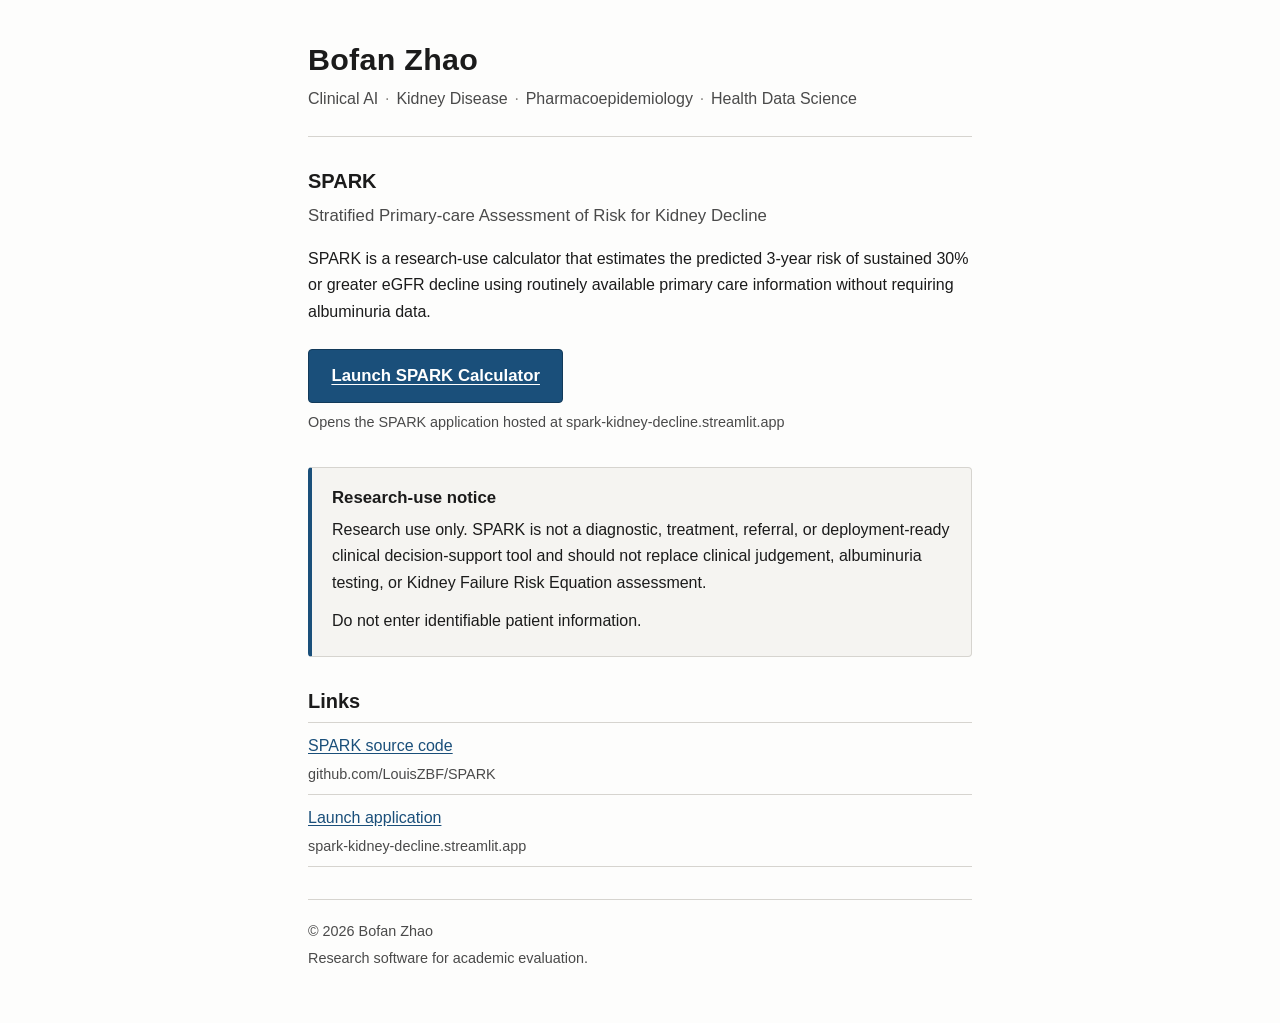
==== index.html @ 47405569 "Add SPARK academic landing page Co-Authored-By: Claude Opus 5 <noreply@anthropic.com>" ====
<!DOCTYPE html>
<html lang="en">
<head>
  <meta charset="utf-8">
  <meta name="viewport" content="width=device-width, initial-scale=1">
  <title>Bofan Zhao | SPARK Kidney Risk Calculator</title>
  <meta name="description" content="Academic landing page for SPARK, a research-use calculator for predicted 3-year risk of sustained eGFR decline in primary care.">
  <meta name="author" content="Bofan Zhao">
  <link rel="canonical" href="https://louiszbf.github.io/">
  <meta property="og:type" content="website">
  <meta property="og:url" content="https://louiszbf.github.io/">
  <meta property="og:title" content="Bofan Zhao | SPARK Kidney Risk Calculator">
  <meta property="og:description" content="Academic landing page for SPARK, a research-use calculator for predicted 3-year risk of sustained eGFR decline in primary care.">
  <meta property="og:locale" content="en_US">
  <link rel="stylesheet" href="styles.css">
</head>
<body>
  <header class="site-header">
    <h1>Bofan Zhao</h1>
    <p class="tagline">
      Clinical AI <span aria-hidden="true">·</span>
      Kidney Disease <span aria-hidden="true">·</span>
      Pharmacoepidemiology <span aria-hidden="true">·</span>
      Health Data Science
    </p>
  </header>

  <main>
    <section class="project" aria-labelledby="spark-heading">
      <h2 id="spark-heading">SPARK</h2>
      <p class="expanded-name">Stratified Primary-care Assessment of Risk for Kidney Decline</p>
      <p>
        SPARK is a research-use calculator that estimates the predicted 3-year risk of
        sustained 30% or greater eGFR decline using routinely available primary care
        information without requiring albuminuria data.
      </p>
      <p class="action">
        <a class="button" href="https://spark-kidney-decline.streamlit.app" aria-describedby="launch-destination">Launch SPARK Calculator</a>
      </p>
      <p class="destination" id="launch-destination">
        Opens the SPARK application hosted at spark-kidney-decline.streamlit.app
      </p>
    </section>

    <section class="notice" aria-labelledby="notice-heading">
      <h2 id="notice-heading">Research-use notice</h2>
      <p>
        Research use only. SPARK is not a diagnostic, treatment, referral, or
        deployment-ready clinical decision-support tool and should not replace clinical
        judgement, albuminuria testing, or Kidney Failure Risk Equation assessment.
      </p>
      <p>Do not enter identifiable patient information.</p>
    </section>

    <nav class="resources" aria-labelledby="resources-heading">
      <h2 id="resources-heading">Links</h2>
      <ul>
        <li>
          <a href="https://github.com/LouisZBF/SPARK">SPARK source code</a>
          <span class="destination">github.com/LouisZBF/SPARK</span>
        </li>
        <li>
          <a href="https://spark-kidney-decline.streamlit.app">Launch application</a>
          <span class="destination">spark-kidney-decline.streamlit.app</span>
        </li>
      </ul>
    </nav>
  </main>

  <footer class="site-footer">
    <p>&copy; 2026 Bofan Zhao</p>
    <p>Research software for academic evaluation.</p>
  </footer>
</body>
</html>
---- styles.css ----
/* Bofan Zhao — academic landing page
   Plain CSS, system fonts only, no external assets. */

:root {
  --page-bg: #fdfdfc;
  --surface-bg: #ffffff;
  --text: #1b1b1b;
  --text-muted: #4a4a4a;
  --border: #d6d4cf;
  --accent: #1a4f7a;
  --accent-strong: #123a5a;
  --notice-bg: #f5f4f1;
  --separator: #8a8884;
  --focus: #1b1b1b;
}

*,
*::before,
*::after {
  box-sizing: border-box;
}

html {
  -webkit-text-size-adjust: 100%;
}

body {
  margin: 0 auto;
  max-width: 44rem;
  padding: 2.5rem 1.25rem 3rem;
  background-color: var(--page-bg);
  color: var(--text);
  font-family: -apple-system, BlinkMacSystemFont, "Segoe UI", Roboto,
    "Helvetica Neue", Arial, "Noto Sans", sans-serif;
  font-size: 1rem;
  line-height: 1.65;
  overflow-wrap: break-word;
}

h1,
h2 {
  line-height: 1.25;
  margin: 0 0 0.5rem;
  font-weight: 600;
}

h1 {
  font-size: 1.9rem;
  letter-spacing: 0.01em;
}

h2 {
  font-size: 1.25rem;
}

p {
  margin: 0 0 1rem;
}

p:last-child {
  margin-bottom: 0;
}

a {
  color: var(--accent);
  text-decoration: underline;
  text-underline-offset: 0.15em;
}

a:hover {
  color: var(--accent-strong);
}

a:focus-visible,
.button:focus-visible {
  outline: 3px solid var(--focus);
  outline-offset: 2px;
  border-radius: 2px;
}

/* Header */

.site-header {
  border-bottom: 1px solid var(--border);
  padding-bottom: 1.5rem;
  margin-bottom: 2rem;
}

.tagline {
  margin: 0;
  color: var(--text-muted);
  font-size: 1rem;
}

.tagline span {
  color: var(--separator);
  padding: 0 0.15em;
}

/* Sections */

section,
.resources {
  margin-bottom: 2rem;
}

.expanded-name {
  font-size: 1.05rem;
  color: var(--text-muted);
  margin-bottom: 1rem;
}

/* Launch button */

.action {
  margin: 1.5rem 0 0.5rem;
}

.button {
  display: inline-block;
  padding: 0.75rem 1.4rem;
  background-color: var(--accent);
  color: #ffffff;
  border: 1px solid var(--accent-strong);
  border-radius: 4px;
  font-size: 1.05rem;
  font-weight: 600;
  text-decoration: underline;
  text-underline-offset: 0.2em;
}

.button:hover {
  background-color: var(--accent-strong);
  color: #ffffff;
}

.destination {
  display: block;
  font-size: 0.9rem;
  color: var(--text-muted);
}

/* Research-use notice */

.notice {
  background-color: var(--notice-bg);
  border: 1px solid var(--border);
  border-left: 4px solid var(--accent);
  border-radius: 4px;
  padding: 1.25rem 1.25rem 1.35rem;
}

.notice h2 {
  font-size: 1.05rem;
}

.notice p {
  margin-bottom: 0.75rem;
}

.notice p:last-child {
  margin-bottom: 0;
}

/* Links list */

.resources ul {
  list-style: none;
  margin: 0;
  padding: 0;
}

.resources li {
  padding: 0.45rem 0;
  border-bottom: 1px solid var(--border);
}

/* Enlarges the tap target without altering the compact text-link look. */
.resources a {
  display: inline-block;
  padding: 0.2rem 0;
}

.resources li:first-child {
  border-top: 1px solid var(--border);
}

/* Footer */

.site-footer {
  border-top: 1px solid var(--border);
  padding-top: 1.25rem;
  color: var(--text-muted);
  font-size: 0.9rem;
}

.site-footer p {
  margin-bottom: 0.25rem;
}

/* 404 page */

.error-page .action {
  margin-top: 1.25rem;
}

/* The page contains no meaningful motion; this is a safeguard only. */
@media (prefers-reduced-motion: reduce) {
  *,
  *::before,
  *::after {
    animation: none !important;
    transition: none !important;
    scroll-behavior: auto !important;
  }
}

@media (max-width: 30rem) {
  body {
    padding: 2rem 1rem 2.5rem;
  }

  h1 {
    font-size: 1.65rem;
  }

  .button {
    display: block;
    text-align: center;
  }
}
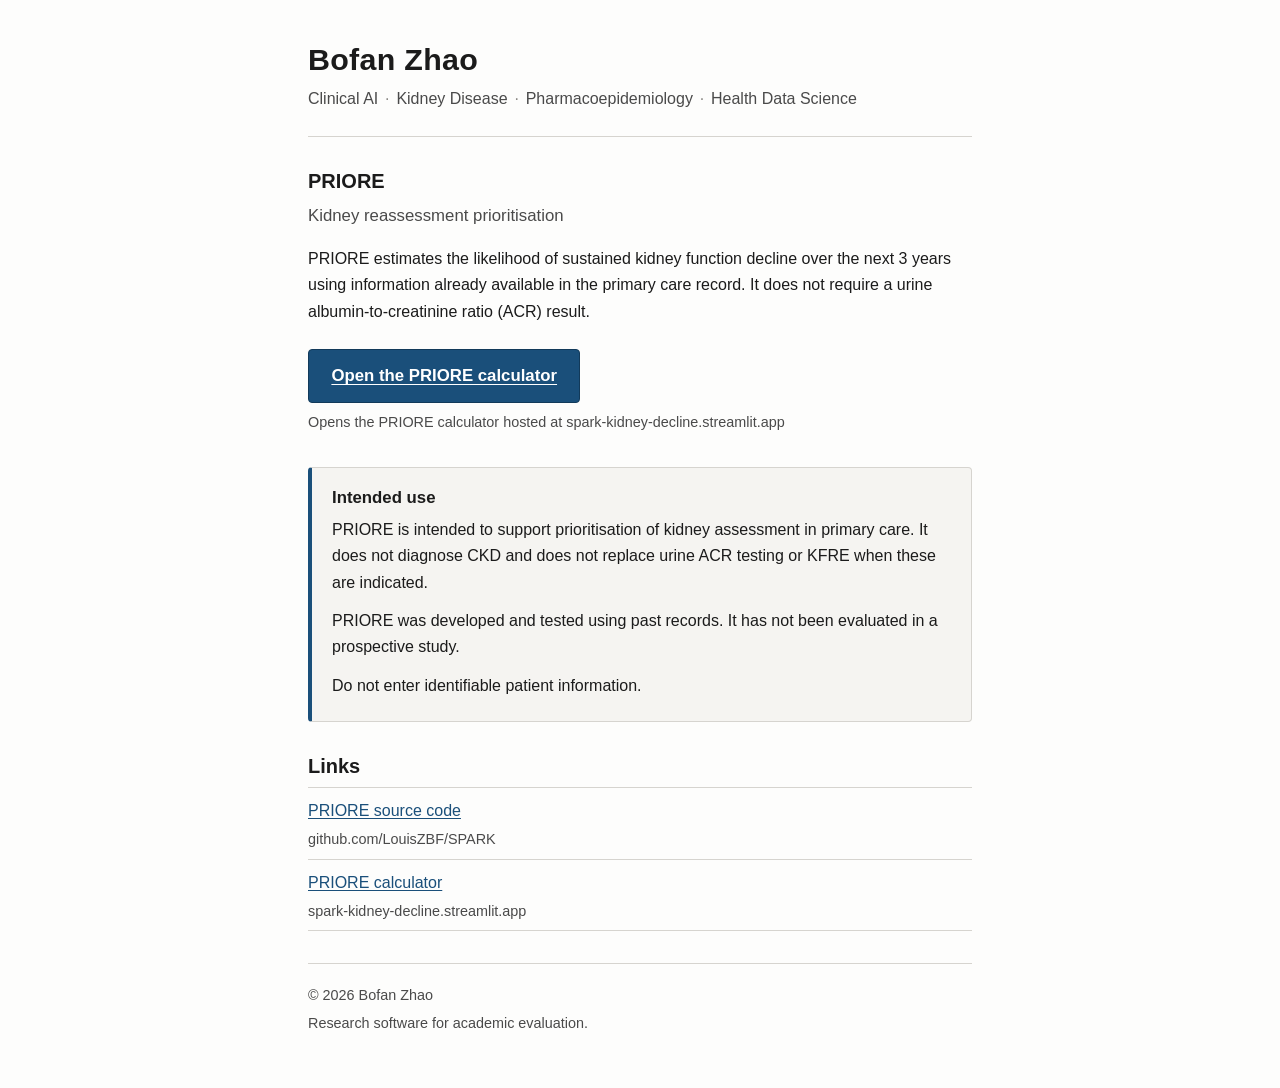
==== commit 2c753dc5: "Rename the calculator to PRIORE on the landing page Update the page title, description and Open Grap" ====
--- a/index.html
+++ b/index.html
@@ -3,14 +3,14 @@
 <head>
   <meta charset="utf-8">
   <meta name="viewport" content="width=device-width, initial-scale=1">
-  <title>Bofan Zhao | SPARK Kidney Risk Calculator</title>
-  <meta name="description" content="Academic landing page for SPARK, a research-use calculator for predicted 3-year risk of sustained eGFR decline in primary care.">
+  <title>Bofan Zhao | PRIORE Kidney Reassessment Prioritisation</title>
+  <meta name="description" content="Academic landing page for PRIORE, a calculator that estimates the likelihood of sustained kidney function decline over the next 3 years to support prioritisation of kidney reassessment in primary care.">
   <meta name="author" content="Bofan Zhao">
   <link rel="canonical" href="https://louiszbf.github.io/">
   <meta property="og:type" content="website">
   <meta property="og:url" content="https://louiszbf.github.io/">
-  <meta property="og:title" content="Bofan Zhao | SPARK Kidney Risk Calculator">
-  <meta property="og:description" content="Academic landing page for SPARK, a research-use calculator for predicted 3-year risk of sustained eGFR decline in primary care.">
+  <meta property="og:title" content="Bofan Zhao | PRIORE Kidney Reassessment Prioritisation">
+  <meta property="og:description" content="Academic landing page for PRIORE, a calculator that estimates the likelihood of sustained kidney function decline over the next 3 years to support prioritisation of kidney reassessment in primary care.">
   <meta property="og:locale" content="en_US">
   <link rel="stylesheet" href="styles.css">
 </head>
@@ -26,28 +26,32 @@
   </header>
 
   <main>
-    <section class="project" aria-labelledby="spark-heading">
-      <h2 id="spark-heading">SPARK</h2>
-      <p class="expanded-name">Stratified Primary-care Assessment of Risk for Kidney Decline</p>
+    <section class="project" aria-labelledby="priore-heading">
+      <h2 id="priore-heading">PRIORE</h2>
+      <p class="expanded-name">Kidney reassessment prioritisation</p>
       <p>
-        SPARK is a research-use calculator that estimates the predicted 3-year risk of
-        sustained 30% or greater eGFR decline using routinely available primary care
-        information without requiring albuminuria data.
+        PRIORE estimates the likelihood of sustained kidney function decline over the next
+        3 years using information already available in the primary care record. It does not
+        require a urine albumin-to-creatinine ratio (ACR) result.
       </p>
       <p class="action">
-        <a class="button" href="https://spark-kidney-decline.streamlit.app" aria-describedby="launch-destination">Launch SPARK Calculator</a>
+        <a class="button" href="https://spark-kidney-decline.streamlit.app" aria-describedby="launch-destination">Open the PRIORE calculator</a>
       </p>
       <p class="destination" id="launch-destination">
-        Opens the SPARK application hosted at spark-kidney-decline.streamlit.app
+        Opens the PRIORE calculator hosted at spark-kidney-decline.streamlit.app
       </p>
     </section>
 
     <section class="notice" aria-labelledby="notice-heading">
-      <h2 id="notice-heading">Research-use notice</h2>
+      <h2 id="notice-heading">Intended use</h2>
       <p>
-        Research use only. SPARK is not a diagnostic, treatment, referral, or
-        deployment-ready clinical decision-support tool and should not replace clinical
-        judgement, albuminuria testing, or Kidney Failure Risk Equation assessment.
+        PRIORE is intended to support prioritisation of kidney assessment in primary care.
+        It does not diagnose CKD and does not replace urine ACR testing or KFRE when these
+        are indicated.
+      </p>
+      <p>
+        PRIORE was developed and tested using past records. It has not been evaluated in a
+        prospective study.
       </p>
       <p>Do not enter identifiable patient information.</p>
     </section>
@@ -56,11 +60,11 @@
       <h2 id="resources-heading">Links</h2>
       <ul>
         <li>
-          <a href="https://github.com/LouisZBF/SPARK">SPARK source code</a>
+          <a href="https://github.com/LouisZBF/SPARK">PRIORE source code</a>
           <span class="destination">github.com/LouisZBF/SPARK</span>
         </li>
         <li>
-          <a href="https://spark-kidney-decline.streamlit.app">Launch application</a>
+          <a href="https://spark-kidney-decline.streamlit.app">PRIORE calculator</a>
           <span class="destination">spark-kidney-decline.streamlit.app</span>
         </li>
       </ul>
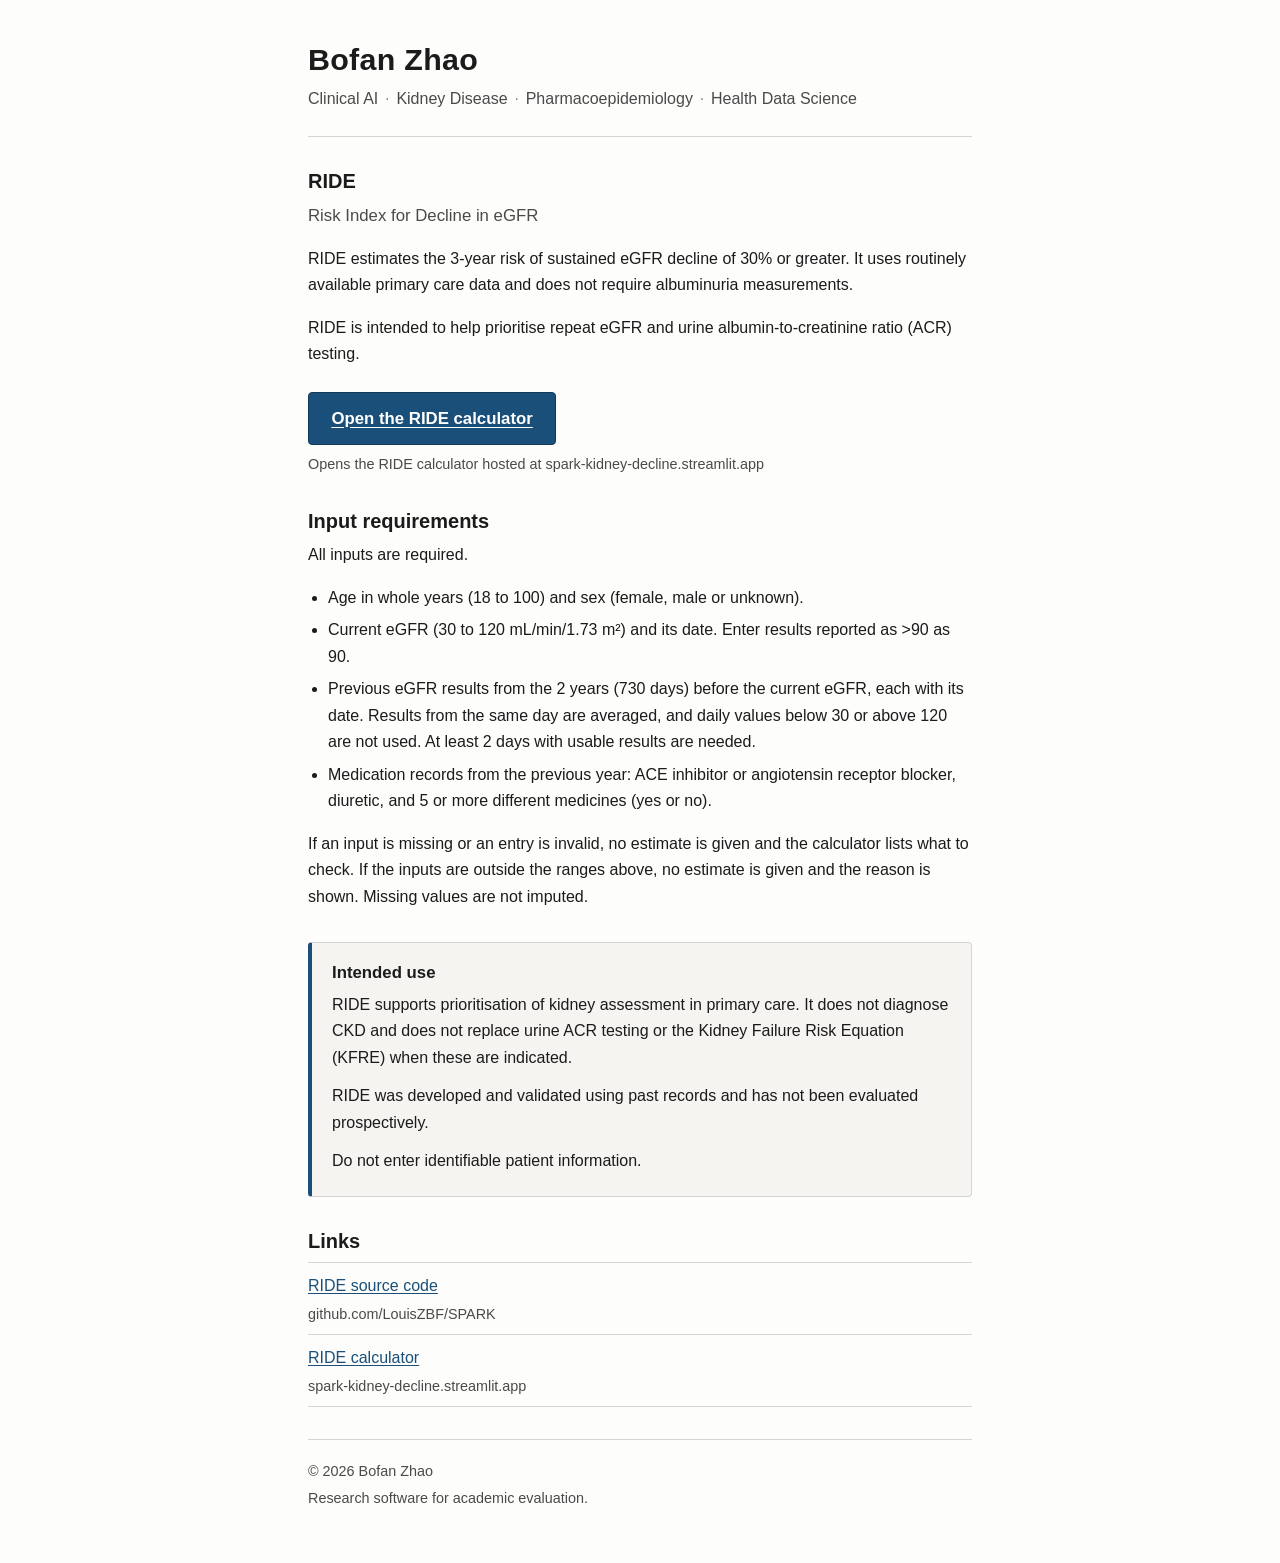
==== commit fc145383: "Rename the calculator to RIDE on the landing page Update the page title, description and Open Graph " ====
--- a/index.html
+++ b/index.html
@@ -3,14 +3,14 @@
 <head>
   <meta charset="utf-8">
   <meta name="viewport" content="width=device-width, initial-scale=1">
-  <title>Bofan Zhao | PRIORE Kidney Reassessment Prioritisation</title>
-  <meta name="description" content="Academic landing page for PRIORE, a calculator that estimates the likelihood of sustained kidney function decline over the next 3 years to support prioritisation of kidney reassessment in primary care.">
+  <title>Bofan Zhao | RIDE — Risk Index for Decline in eGFR</title>
+  <meta name="description" content="RIDE (Risk Index for Decline in eGFR) estimates the 3-year risk of sustained eGFR decline of 30% or greater from routinely available primary care data, without albuminuria measurements, to help prioritise repeat eGFR and ACR testing.">
   <meta name="author" content="Bofan Zhao">
   <link rel="canonical" href="https://louiszbf.github.io/">
   <meta property="og:type" content="website">
   <meta property="og:url" content="https://louiszbf.github.io/">
-  <meta property="og:title" content="Bofan Zhao | PRIORE Kidney Reassessment Prioritisation">
-  <meta property="og:description" content="Academic landing page for PRIORE, a calculator that estimates the likelihood of sustained kidney function decline over the next 3 years to support prioritisation of kidney reassessment in primary care.">
+  <meta property="og:title" content="Bofan Zhao | RIDE — Risk Index for Decline in eGFR">
+  <meta property="og:description" content="RIDE (Risk Index for Decline in eGFR) estimates the 3-year risk of sustained eGFR decline of 30% or greater from routinely available primary care data, without albuminuria measurements, to help prioritise repeat eGFR and ACR testing.">
   <meta property="og:locale" content="en_US">
   <link rel="stylesheet" href="styles.css">
 </head>
@@ -26,33 +26,52 @@
   </header>
 
   <main>
-    <section class="project" aria-labelledby="priore-heading">
-      <h2 id="priore-heading">PRIORE</h2>
-      <p class="expanded-name">Kidney reassessment prioritisation</p>
+    <section class="project" aria-labelledby="ride-heading">
+      <h2 id="ride-heading">RIDE</h2>
+      <p class="expanded-name">Risk Index for Decline in eGFR</p>
       <p>
-        PRIORE estimates the likelihood of sustained kidney function decline over the next
-        3 years using information already available in the primary care record. It does not
-        require a urine albumin-to-creatinine ratio (ACR) result.
+        RIDE estimates the 3-year risk of sustained eGFR decline of 30% or greater. It uses
+        routinely available primary care data and does not require albuminuria measurements.
+      </p>
+      <p>
+        RIDE is intended to help prioritise repeat eGFR and urine albumin-to-creatinine ratio
+        (ACR) testing.
       </p>
       <p class="action">
-        <a class="button" href="https://spark-kidney-decline.streamlit.app" aria-describedby="launch-destination">Open the PRIORE calculator</a>
+        <a class="button" href="https://spark-kidney-decline.streamlit.app" aria-describedby="launch-destination">Open the RIDE calculator</a>
       </p>
       <p class="destination" id="launch-destination">
-        Opens the PRIORE calculator hosted at spark-kidney-decline.streamlit.app
+        Opens the RIDE calculator hosted at spark-kidney-decline.streamlit.app
+      </p>
+    </section>
+
+    <section class="inputs" aria-labelledby="inputs-heading">
+      <h2 id="inputs-heading">Input requirements</h2>
+      <p>All inputs are required.</p>
+      <ul>
+        <li>Age in whole years (18 to 100) and sex (female, male or unknown).</li>
+        <li>Current eGFR (30 to 120 mL/min/1.73 m²) and its date. Enter results reported as &gt;90 as 90.</li>
+        <li>Previous eGFR results from the 2 years (730 days) before the current eGFR, each with its
+          date. Results from the same day are averaged, and daily values below 30 or above 120 are not
+          used. At least 2 days with usable results are needed.</li>
+        <li>Medication records from the previous year: ACE inhibitor or angiotensin receptor blocker,
+          diuretic, and 5 or more different medicines (yes or no).</li>
+      </ul>
+      <p>
+        If an input is missing or an entry is invalid, no estimate is given and the calculator lists
+        what to check. If the inputs are outside the ranges above, no estimate is given and the reason
+        is shown. Missing values are not imputed.
       </p>
     </section>
 
     <section class="notice" aria-labelledby="notice-heading">
       <h2 id="notice-heading">Intended use</h2>
       <p>
-        PRIORE is intended to support prioritisation of kidney assessment in primary care.
-        It does not diagnose CKD and does not replace urine ACR testing or KFRE when these
+        RIDE supports prioritisation of kidney assessment in primary care. It does not diagnose CKD
+        and does not replace urine ACR testing or the Kidney Failure Risk Equation (KFRE) when these
         are indicated.
       </p>
-      <p>
-        PRIORE was developed and tested using past records. It has not been evaluated in a
-        prospective study.
-      </p>
+      <p>RIDE was developed and validated using past records and has not been evaluated prospectively.</p>
       <p>Do not enter identifiable patient information.</p>
     </section>
 
@@ -60,11 +79,11 @@
       <h2 id="resources-heading">Links</h2>
       <ul>
         <li>
-          <a href="https://github.com/LouisZBF/SPARK">PRIORE source code</a>
+          <a href="https://github.com/LouisZBF/SPARK">RIDE source code</a>
           <span class="destination">github.com/LouisZBF/SPARK</span>
         </li>
         <li>
-          <a href="https://spark-kidney-decline.streamlit.app">PRIORE calculator</a>
+          <a href="https://spark-kidney-decline.streamlit.app">RIDE calculator</a>
           <span class="destination">spark-kidney-decline.streamlit.app</span>
         </li>
       </ul>
--- a/styles.css
+++ b/styles.css
@@ -140,6 +140,17 @@
   color: var(--text-muted);
 }
 
+/* Input requirements */
+
+.inputs ul {
+  margin: 0 0 1rem;
+  padding-left: 1.25rem;
+}
+
+.inputs li {
+  margin-bottom: 0.4rem;
+}
+
 /* Research-use notice */
 
 .notice {
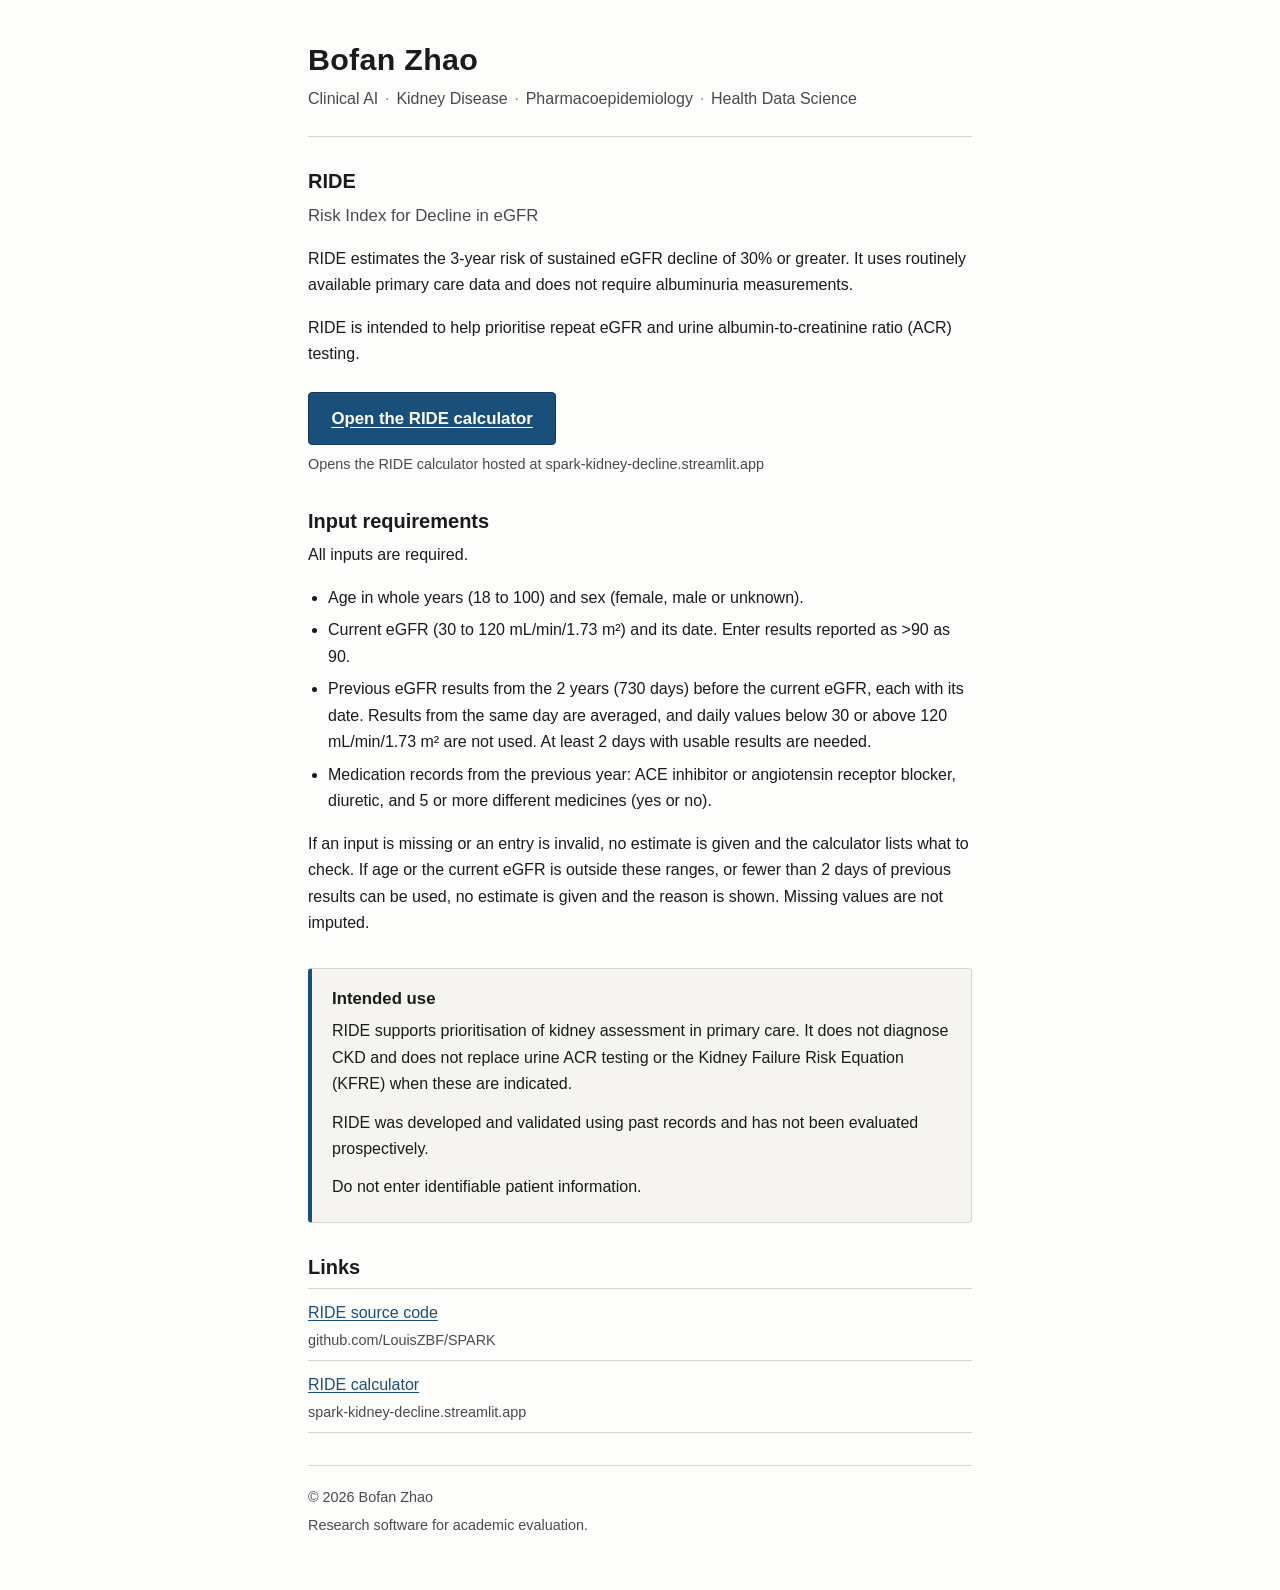
==== commit 46ee9f4d: "Clarify the input requirements text Co-Authored-By: Claude Opus 5.5 <noreply@anthropic.com>" ====
--- a/index.html
+++ b/index.html
@@ -11,7 +11,7 @@
   <meta property="og:url" content="https://louiszbf.github.io/">
   <meta property="og:title" content="Bofan Zhao | RIDE — Risk Index for Decline in eGFR">
   <meta property="og:description" content="RIDE (Risk Index for Decline in eGFR) estimates the 3-year risk of sustained eGFR decline of 30% or greater from routinely available primary care data, without albuminuria measurements, to help prioritise repeat eGFR and ACR testing.">
-  <meta property="og:locale" content="en_US">
+  <meta property="og:locale" content="en_AU">
   <link rel="stylesheet" href="styles.css">
 </head>
 <body>
@@ -52,15 +52,16 @@
         <li>Age in whole years (18 to 100) and sex (female, male or unknown).</li>
         <li>Current eGFR (30 to 120 mL/min/1.73 m²) and its date. Enter results reported as &gt;90 as 90.</li>
         <li>Previous eGFR results from the 2 years (730 days) before the current eGFR, each with its
-          date. Results from the same day are averaged, and daily values below 30 or above 120 are not
-          used. At least 2 days with usable results are needed.</li>
+          date. Results from the same day are averaged, and daily values below 30 or above
+          120 mL/min/1.73 m² are not used. At least 2 days with usable results are needed.</li>
         <li>Medication records from the previous year: ACE inhibitor or angiotensin receptor blocker,
           diuretic, and 5 or more different medicines (yes or no).</li>
       </ul>
       <p>
         If an input is missing or an entry is invalid, no estimate is given and the calculator lists
-        what to check. If the inputs are outside the ranges above, no estimate is given and the reason
-        is shown. Missing values are not imputed.
+        what to check. If age or the current eGFR is outside these ranges, or fewer than 2 days of
+        previous results can be used, no estimate is given and the reason is shown. Missing values are
+        not imputed.
       </p>
     </section>
 
